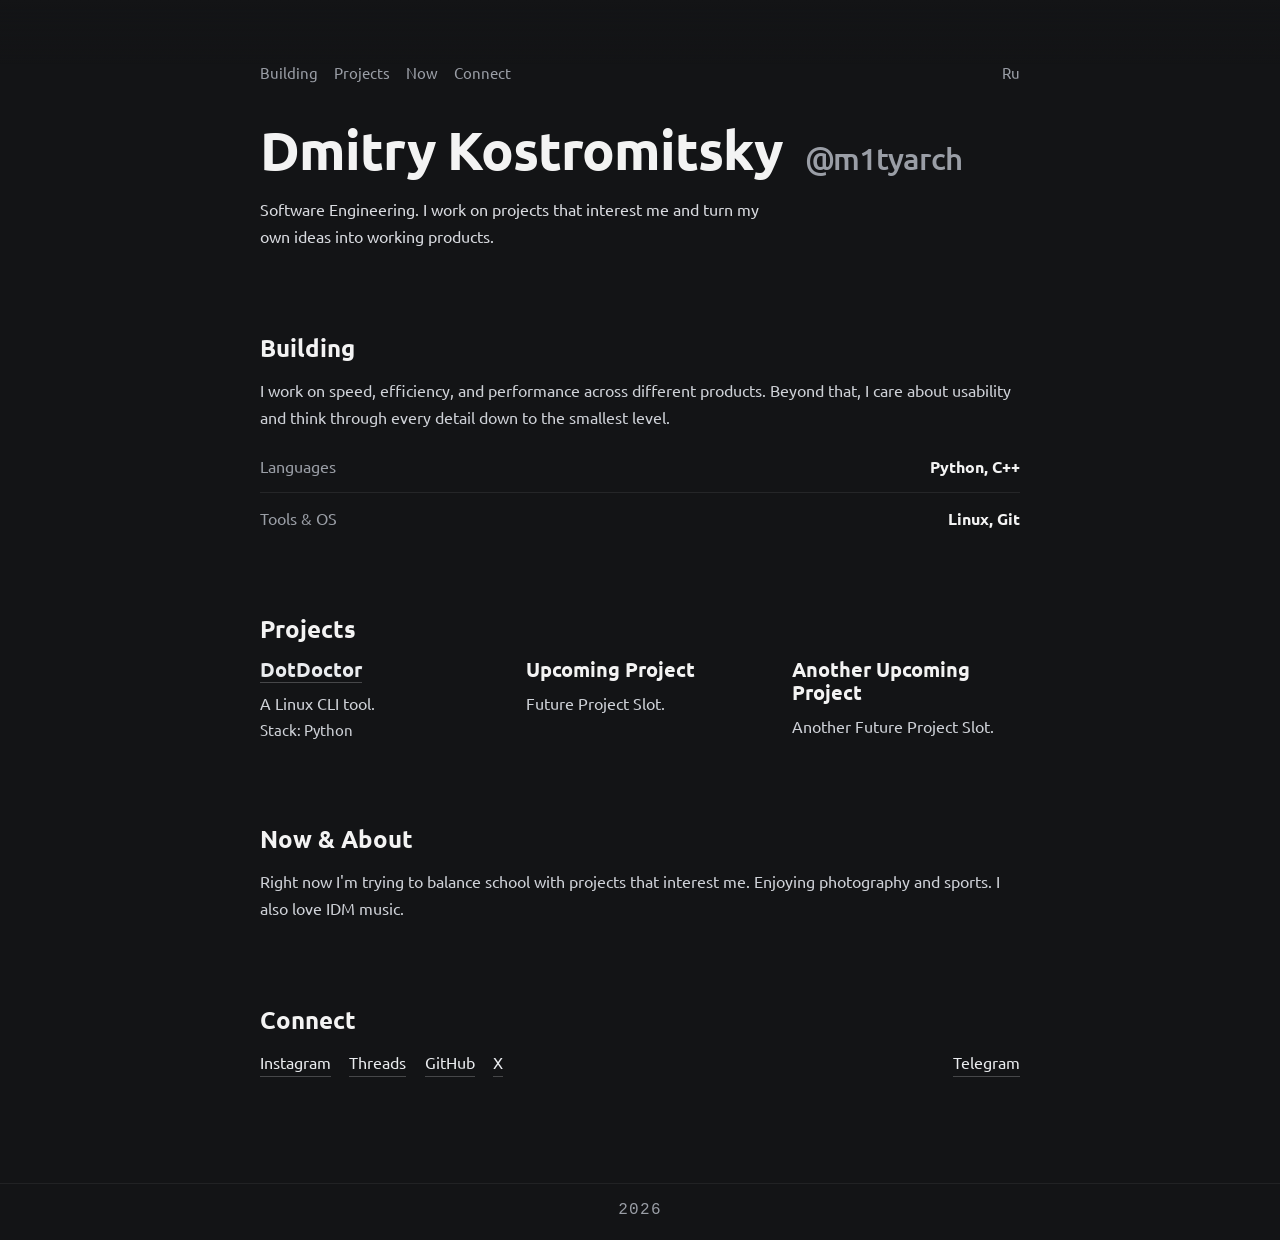
==== index.html @ 1341d6a7 "Add appearance animations, Russian localization, and layout bug fixes" ====
<!doctype html>
<html lang="en">
  <head>
    <meta name="theme-color" content="#131416" />
    <meta charset="UTF-8" />
    <meta name="viewport" content="width=device-width, initial-scale=1.0, viewport-fit=cover" />
    <title>Dmitry Kostromitsky - Portfolio</title>
    <meta
      name="description"
      content="Portfolio of Dmitry Kostromitsky"
    />
    <link rel="preconnect" href="https://fonts.googleapis.com" />
    <link rel="preconnect" href="https://fonts.gstatic.com" crossorigin />
    <link
      href="https://fonts.googleapis.com/css2?family=Ubuntu:wght@400;500;700&family=Ubuntu+Mono:wght@400;700&display=swap"
      rel="stylesheet"
    />
    <link rel="stylesheet" href="styles.css" />
  </head>
  <body>
    <main class="page">
      <div class="container">
        <header class="intro">
          <nav class="top-nav" aria-label="Section navigation">
            <a href="#building" data-i18n="nav_building">Building</a>
            <a href="#projects" data-i18n="nav_projects">Projects</a>
            <a href="#now" data-i18n="nav_now">Now</a>
            <a href="#connect" data-i18n="nav_connect">Connect</a>
            <button class="lang-toggle" id="langToggle" aria-label="Toggle language">Ru</button>
          </nav>

          <h1><span data-i18n="name">Dmitry Kostromitsky</span> <span class="handle">@m1tyarch</span></h1>
          <p class="lead" data-i18n="lead">
            Software Engineering. I work on projects that interest me and turn my own ideas into working products.
          </p>
        </header>

        <section class="section" id="building" aria-labelledby="building-title">
          <h2 id="building-title" data-i18n="building_title">Building</h2>
          <p data-i18n="building_desc">
            I work on speed, efficiency, and performance across different products. Beyond that, I care about usability and think through every detail down to the smallest level.
          </p>
          <ul class="meta-list" aria-label="Core stack">
            <li><span data-i18n="lang_label">Languages</span><strong>Python, C++</strong></li>
            <li><span data-i18n="tools_label">Tools &amp; OS</span><strong>Linux, Git</strong></li>
          </ul>
        </section>

        <section class="section" id="projects" aria-labelledby="projects-title">
          <h2 id="projects-title" data-i18n="projects_title">Projects</h2>

          <div class="projects-grid">
            <article class="project-item">
              <h3>
                <a
                  href="https://github.com/m1tyarch/DotDoctor"
                  target="_blank"
                  rel="noopener noreferrer"
                  aria-label="Open DotDoctor on GitHub"
                  >DotDoctor</a
                >
              </h3>
              <p data-i18n="project1_desc">A Linux CLI tool.</p>
              <p class="stack" data-i18n="project1_stack">Stack: Python</p>
            </article>

            <article class="project-item">
              <h3 data-i18n="project2_title">Upcoming Project</h3>
              <p data-i18n="project2_desc">Future Project Slot.</p>
            </article>

            <article class="project-item">
              <h3 data-i18n="project3_title">Another Upcoming Project</h3>
              <p data-i18n="project3_desc">Another Future Project Slot.</p>
            </article>
          </div>
        </section>

        <section class="section" id="now" aria-labelledby="now-title">
          <h2 id="now-title" data-i18n="now_title">Now & About</h2>
          <p data-i18n="now_desc">
            Right now I'm trying to balance school with projects that interest me. Enjoying photography and sports. I also love IDM music.
          </p>
        </section>

        <section class="section" id="connect" aria-labelledby="connect-title">
          <h2 id="connect-title" data-i18n="connect_title">Connect</h2>

          <div class="connect-links-row">
            <p class="connect-links">
              <a href="https://www.instagram.com/m1tyarch" target="_blank" rel="noopener noreferrer"
                >Instagram</a
              >
              <a
                href="https://www.threads.com/@m1tyarch?igshid=NTc4MTIwNjQ2YQ%3D%3D"
                target="_blank"
                rel="noopener noreferrer"
                >Threads</a
              >
              <a href="https://github.com/m1tyarch" target="_blank" rel="noopener noreferrer"
                >GitHub</a
              >
              <a href="https://x.com/m1tyarch" target="_blank" rel="noopener noreferrer"
                >X</a
              >
            </p>

            <a href="https://t.me/m1tyarch" target="_blank" rel="noopener noreferrer"
              >Telegram</a
            >
          </div>
        </section>
      </div>
    </main>

    <footer class="site-footer" aria-label="Footer year">
      <div class="site-footer-inner">2026</div>
    </footer>

    <script>
      const translations = {
        en: {
          nav_building: "Building",
          nav_projects: "Projects",
          nav_now: "Now",
          nav_connect: "Connect",
          name: "Dmitry Kostromitsky",
          lead: "Software Engineering. I work on projects that interest me and turn my own ideas into working products.",
          building_title: "Building",
          building_desc: "I work on speed, efficiency, and performance across different products. Beyond that, I care about usability and think through every detail down to the smallest level.",
          lang_label: "Languages",
          tools_label: "Tools & OS",
          projects_title: "Projects",
          project1_desc: "A Linux CLI tool.",
          project1_stack: "Stack: Python",
          project2_title: "Upcoming Project",
          project2_desc: "Future Project Slot.",
          project3_title: "Another Upcoming Project",
          project3_desc: "Another Future Project Slot.",
          now_title: "Now & About",
          now_desc: "Right now I'm trying to balance school with projects that interest me. Enjoying photography and sports. I also love IDM music.",
          connect_title: "Connect"
        },
        ru: {
          nav_building: "Разработка",
          nav_projects: "Проекты",
          nav_now: "Сейчас",
          nav_connect: "Контакты",
          name: "Дмитрий Костромицкий",
          lead: "Программная инженерия. Работаю над интересными мне проектами и превращаю собственные идеи в рабочие продукты.",
          building_title: "Разработка",
          building_desc: "Работаю над скоростью, эффективностью и производительностью в разных продуктах. Помимо этого, уделяю внимание удобству и прорабатываю каждую деталь до мелочей.",
          lang_label: "Языки",
          tools_label: "Инструменты и ОС",
          projects_title: "Проекты",
          project1_desc: "CLI-инструмент для Linux.",
          project1_stack: "Стек: Python",
          project2_title: "Будущий проект",
          project2_desc: "Слот для будущего проекта.",
          project3_title: "Ещё один будущий проект",
          project3_desc: "Ещё один слот для будущего проекта.",
          now_title: "Сейчас и о себе",
          now_desc: "Сейчас стараюсь совмещать учёбу с интересными мне проектами. Увлекаюсь фотографией и спортом. Люблю IDM-музыку.",
          connect_title: "Контакты"
        }
      };

      let currentLang = "en";
      const langToggle = document.getElementById("langToggle");

      function setLanguage(lang) {
        currentLang = lang;
        document.documentElement.lang = lang;
        langToggle.textContent = lang === "en" ? "Ru" : "Eng";

        document.querySelectorAll("[data-i18n]").forEach((element) => {
          const key = element.getAttribute("data-i18n");
          if (translations[lang][key]) {
            element.textContent = translations[lang][key];
          }
        });
      }

      langToggle.addEventListener("click", () => {
        setLanguage(currentLang === "en" ? "ru" : "en");
      });
    </script>
  </body>
</html>
---- styles.css ----
:root {
  --bg: #131416;
  --bg-rgb: 19, 20, 22;
  --bg-soft: #1a1b1f;
  --text-main: #f3f3f3;
  --text-muted: #9a9ea6;
  --rule: rgba(255, 255, 255, 0.14);
  --accent: #eaecef;
  --squircle-radius: 18px;
  --motion-duration: 0.2s;
  --motion-ease: cubic-bezier(0.22, 0.61, 0.36, 1);
  --container: 760px;
}

* {
  box-sizing: border-box;
}

html {
  scroll-behavior: smooth;
}

body {
  margin: 0;
  min-height: 100vh;
  background: var(--bg);
  color: var(--text-main);
  font-family: "Ubuntu", sans-serif;
  line-height: 1.7;
}

::selection {
  background: rgba(137, 143, 153, 0.45);
  color: var(--text-main);
}

::-moz-selection {
  background: rgba(137, 143, 153, 0.45);
  color: var(--text-main);
}

body::before {
  content: "";
  position: fixed;
  top: 0;
  left: 0;
  right: 0;
  height: 64px;
  pointer-events: none;
  z-index: 20;
  background: linear-gradient(
    to bottom,
    rgba(var(--bg-rgb), 1) 0%,
    rgba(var(--bg-rgb), 0.95) 18%,
    rgba(var(--bg-rgb), 0.78) 36%,
    rgba(var(--bg-rgb), 0) 100%
  );
}

/* --- Block Fade-in Animations --- */
@keyframes fadeInUp {
  0% {
    opacity: 0;
    transform: translateY(20px);
  }
  100% {
    opacity: 1;
    transform: translateY(0);
  }
}
/* --------------------------------- */

.container {
  width: min(92vw, var(--container));
  margin: 0 auto;
}

.page {
  padding: 52px 0 96px;
}

.top-nav {
  display: flex;
  flex-wrap: wrap;
  gap: 1rem;
  margin-bottom: 2.2rem;
}

.top-nav a {
  color: var(--text-muted);
  text-decoration: none;
  font-family: "Ubuntu", sans-serif;
  font-size: 0.92rem;
  transition: color var(--motion-duration) var(--motion-ease);
}

.top-nav a:hover {
  color: var(--text-main);
}

.lang-toggle {
  background: none;
  border: none;
  padding: 0;
  margin-left: auto;
  color: var(--text-muted);
  font-family: "Ubuntu", sans-serif;
  font-size: 0.92rem;
  cursor: pointer;
  transition: color var(--motion-duration) var(--motion-ease);
}

.lang-toggle:hover {
  color: var(--text-main);
}

.intro {
  padding: 8px 0 10px;
  opacity: 0;
  animation: fadeInUp 0.7s var(--motion-ease) forwards;
}

h1,
h2,
h3 {
  margin: 0;
  line-height: 1.12;
  font-family: "Ubuntu", sans-serif;
}

h1 {
  font-size: clamp(2rem, 7vw, 3.35rem);
  letter-spacing: -0.02em;
  margin-bottom: 1rem;
}

h1 .handle {
  color: var(--text-muted);
  font-size: 0.58em;
  font-weight: 500;
  margin-left: 0.32em;
}

.lead {
  margin: 0;
  max-width: 58ch;
  font-size: 1rem;
  color: #d9dbe0;
}

.section {
  padding: 40px 0 10px;
  margin-top: 34px;
  content-visibility: auto;
  contain-intrinsic-size: 1px 520px;
  opacity: 0;
  animation: fadeInUp 0.7s var(--motion-ease) forwards;
}

.section:nth-of-type(1) { animation-delay: 0.15s; }
.section:nth-of-type(2) { animation-delay: 0.3s; }
.section:nth-of-type(3) { animation-delay: 0.45s; }
.section:nth-of-type(4) { animation-delay: 0.6s; }

.section h2 {
  font-size: clamp(1.2rem, 2.6vw, 1.5rem);
  margin-bottom: 0.95rem;
}

.section p {
  margin: 0;
  color: #cfd2d8;
}

.meta-list {
  list-style: none;
  margin: 1.35rem 0 0;
  padding: 0;
  display: grid;
  gap: 0.75rem;
}

.meta-list li {
  display: flex;
  gap: 0.8rem;
  align-items: baseline;
  justify-content: space-between;
  border-bottom: 1px solid rgba(255, 255, 255, 0.08);
  padding-bottom: 0.72rem;
}

.meta-list li:last-child {
  border-bottom: 0;
  padding-bottom: 0;
}

.meta-list span {
  color: var(--text-muted);
}

.projects-grid {
  display: grid;
  grid-template-columns: repeat(3, minmax(0, 1fr));
  gap: 2.4rem;
  align-items: start;
}

.project-item h3 {
  font-size: clamp(1.05rem, 2.5vw, 1.28rem);
  margin-bottom: 0.55rem;
}

.project-item h3 a,
.connect-links-row > a,
.connect-links a,
.contact-primary {
  color: var(--accent);
  text-decoration: none;
  border-bottom: 1px solid rgba(255, 255, 255, 0.22);
  transition: color var(--motion-duration) var(--motion-ease),
    border-color var(--motion-duration) var(--motion-ease),
    transform var(--motion-duration) var(--motion-ease);
}

.project-item h3 a:hover,
.connect-links-row > a:hover,
.connect-links a:hover,
.contact-primary:hover {
  color: #ffffff;
  border-color: rgba(255, 255, 255, 0.5);
  transform: translateY(-1px);
}

.project-item h3 a:active,
.connect-links-row > a:active,
.connect-links a:active,
.contact-primary:active {
  transform: translateY(0) scale(0.985);
}

.project-item p {
  max-width: 30ch;
}

.stack {
  margin-top: 0.82rem;
  color: var(--text-muted);
  font-size: 0.95rem;
}

.project-item-empty {
  min-height: 7.4rem;
}

.connect-links-row {
  display: flex;
  align-items: center;
  justify-content: space-between;
  gap: 1rem;
  flex-wrap: wrap;
}

.connect-links {
  display: flex;
  flex-wrap: wrap;
  gap: 1rem 1.15rem;
  margin: 0;
}

a:focus-visible,
button:focus-visible {
  outline: 2px solid #dfe2e6;
  outline-offset: 2px;
}

.site-footer {
  width: 100%;
  border-top: 0.5px solid rgba(255, 255, 255, 0.06);
  padding: 0.82rem 1rem 1rem;
}

.site-footer-inner {
  text-align: center;
  color: var(--text-muted);
  font-family: "Ubuntu Mono", monospace;
  font-size: 1rem;
  letter-spacing: 0.08em;
}

@media (max-width: 760px) {
  .page {
    padding: calc(34px + env(safe-area-inset-top, 0px)) 0 72px;
  }

  .top-nav {
    margin-bottom: 1.6rem;
  }

  h1 .handle {
    display: block;
    margin: 0.3rem 0 0;
  }

  .section {
    padding-top: 30px;
    margin-top: 26px;
  }

  /* Настройки горизонтального скролла для проектов */
  .projects-grid {
    grid-template-columns: none;
    grid-auto-flow: column;
    grid-auto-columns: 80%;
    overflow-x: auto;
    gap: 1.4rem;
    padding-bottom: 1rem; /* Отступ снизу для комфортного свайпа */
    scroll-snap-type: x mandatory;
    scrollbar-width: none; /* Скрывает скроллбар в Firefox */
    -webkit-overflow-scrolling: touch; /* Плавный скролл на iOS */
  }

  .projects-grid::-webkit-scrollbar {
    display: none; /* Скрывает скроллбар в Chrome/Safari */
  }

  .project-item {
    scroll-snap-align: start; /* Карточка прилипает к левому краю при скролле */
  }

  .project-item p {
    max-width: none; /* Убирает ограничение ширины текста для мобильных карточек */
  }

  .connect-links-row {
    align-items: flex-start;
    flex-direction: column;
  }

  body::before {
    height: calc(85px + env(safe-area-inset-top, 0px));
    background: linear-gradient(
      to bottom,
      rgba(var(--bg-rgb), 1) 0%,
      rgba(var(--bg-rgb), 1) calc(45px + env(safe-area-inset-top, 0px)),
      rgba(var(--bg-rgb), 0) 100%
    );
  }
}

@media (prefers-reduced-data: reduce) {
  .page {
    background: var(--bg);
  }
}

@media (prefers-reduced-motion: reduce) {
  .top-nav a,
  .lang-toggle,
  .project-item h3 a,
  .connect-links-row > a,
  .connect-links a,
  .project-item a {
    transition: none;
  }
  
  .intro,
  .section {
    animation: none !important;
    opacity: 1 !important;
    transform: none !important;
  }
}
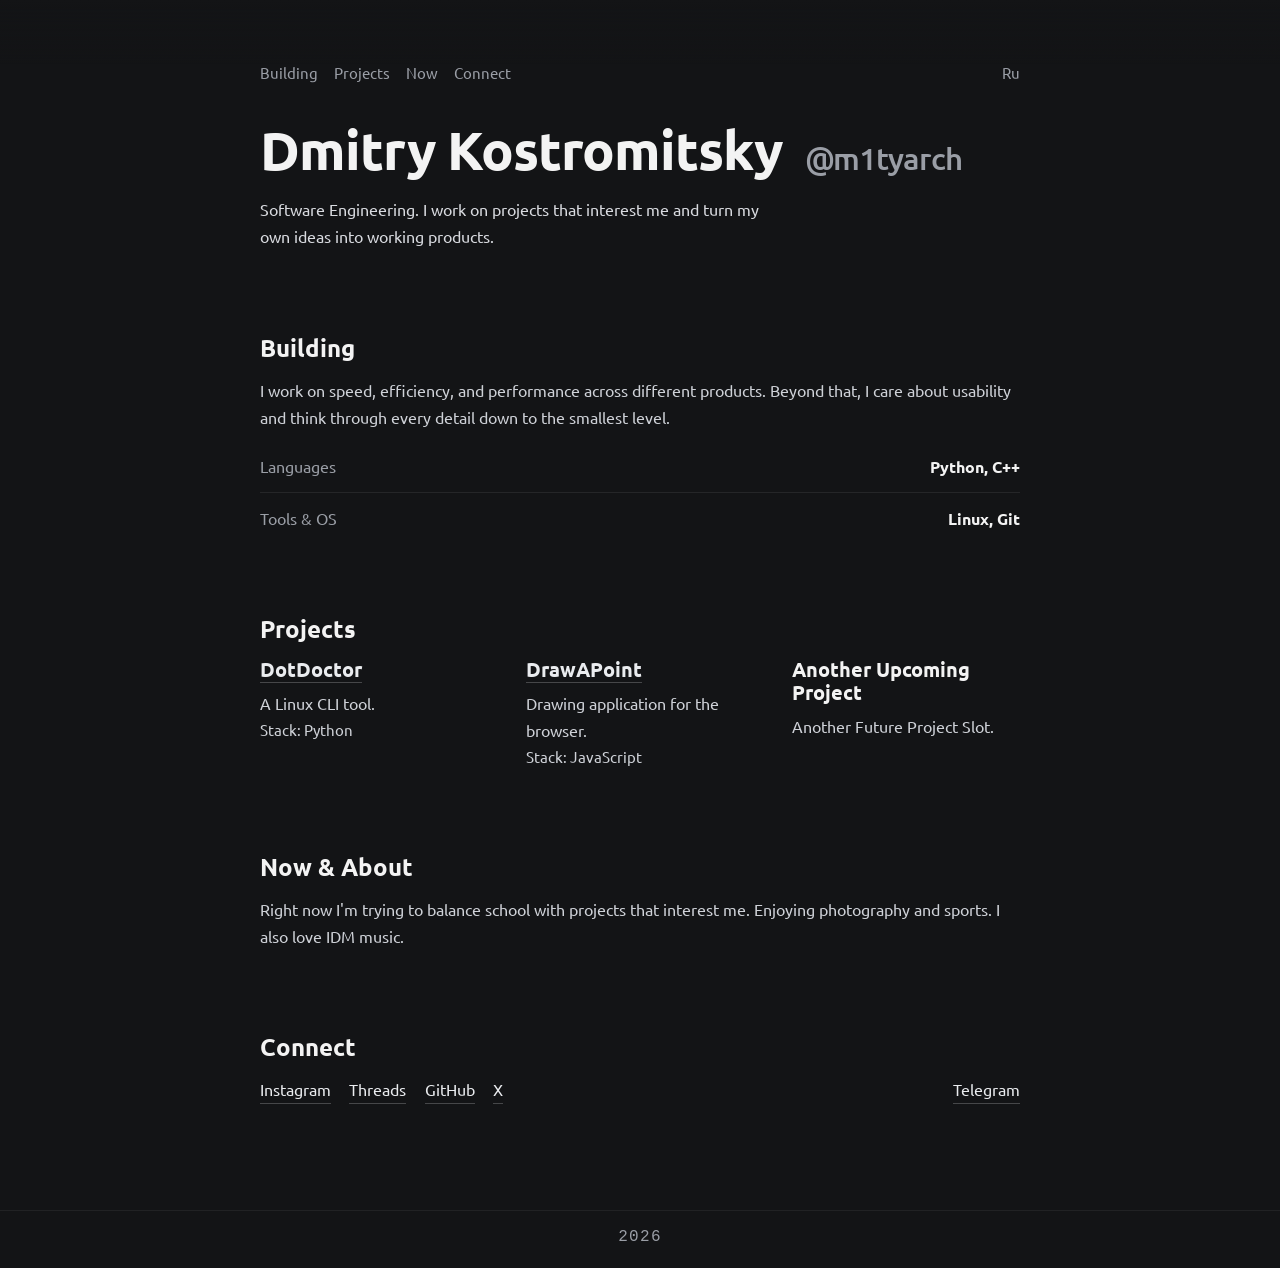
==== commit ce595e9a: "Add DrawAPoint to projects section" ====
--- a/index.html
+++ b/index.html
@@ -65,8 +65,17 @@
             </article>
 
             <article class="project-item">
-              <h3 data-i18n="project2_title">Upcoming Project</h3>
-              <p data-i18n="project2_desc">Future Project Slot.</p>
+              <h3>
+                <a
+                  href="https://github.com/m1tyarch/DrawAPoint"
+                  target="_blank"
+                  rel="noopener noreferrer"
+                  aria-label="Open DrawAPoint on GitHub"
+                  >DrawAPoint</a
+                >
+              </h3>
+              <p data-i18n="project2_desc">Drawing application for the browser.</p>
+              <p class="stack" data-i18n="project2_stack">Stack: JavaScript</p>
             </article>
 
             <article class="project-item">
@@ -133,8 +142,8 @@
           projects_title: "Projects",
           project1_desc: "A Linux CLI tool.",
           project1_stack: "Stack: Python",
-          project2_title: "Upcoming Project",
-          project2_desc: "Future Project Slot.",
+          project2_desc: "Drawing application for the browser.",
+          project2_stack: "Stack: JavaScript",
           project3_title: "Another Upcoming Project",
           project3_desc: "Another Future Project Slot.",
           now_title: "Now & About",
@@ -155,8 +164,8 @@
           projects_title: "Проекты",
           project1_desc: "CLI-инструмент для Linux.",
           project1_stack: "Стек: Python",
-          project2_title: "Будущий проект",
-          project2_desc: "Слот для будущего проекта.",
+          project2_desc: "Приложение для рисования в браузере.",
+          project2_stack: "Стек: JavaScript",
           project3_title: "Ещё один будущий проект",
           project3_desc: "Ещё один слот для будущего проекта.",
           now_title: "Сейчас и о себе",
--- a/styles.css
+++ b/styles.css
@@ -39,6 +39,7 @@
   color: var(--text-main);
 }
 
+/* Градиент для ПК */
 body::before {
   content: "";
   position: fixed;
@@ -63,11 +64,13 @@
     opacity: 0;
     transform: translateY(20px);
   }
+
   100% {
     opacity: 1;
     transform: translateY(0);
   }
 }
+
 /* --------------------------------- */
 
 .container {
@@ -157,10 +160,21 @@
   animation: fadeInUp 0.7s var(--motion-ease) forwards;
 }
 
-.section:nth-of-type(1) { animation-delay: 0.15s; }
-.section:nth-of-type(2) { animation-delay: 0.3s; }
-.section:nth-of-type(3) { animation-delay: 0.45s; }
-.section:nth-of-type(4) { animation-delay: 0.6s; }
+.section:nth-of-type(1) {
+  animation-delay: 0.15s;
+}
+
+.section:nth-of-type(2) {
+  animation-delay: 0.3s;
+}
+
+.section:nth-of-type(3) {
+  animation-delay: 0.45s;
+}
+
+.section:nth-of-type(4) {
+  animation-delay: 0.6s;
+}
 
 .section h2 {
   font-size: clamp(1.2rem, 2.6vw, 1.5rem);
@@ -217,7 +231,8 @@
   color: var(--accent);
   text-decoration: none;
   border-bottom: 1px solid rgba(255, 255, 255, 0.22);
-  transition: color var(--motion-duration) var(--motion-ease),
+  transition:
+    color var(--motion-duration) var(--motion-ease),
     border-color var(--motion-duration) var(--motion-ease),
     transform var(--motion-duration) var(--motion-ease);
 }
@@ -306,29 +321,35 @@
     margin-top: 26px;
   }
 
-  /* Настройки горизонтального скролла для проектов */
+  /* Горизонтальный скролл проектов для мобильных */
   .projects-grid {
-    grid-template-columns: none;
-    grid-auto-flow: column;
-    grid-auto-columns: 80%;
+    display: flex;
+    flex-direction: row;
     overflow-x: auto;
     gap: 1.4rem;
-    padding-bottom: 1rem; /* Отступ снизу для комфортного свайпа */
+    padding-bottom: 1rem;
     scroll-snap-type: x mandatory;
-    scrollbar-width: none; /* Скрывает скроллбар в Firefox */
-    -webkit-overflow-scrolling: touch; /* Плавный скролл на iOS */
+    scrollbar-width: none;
+    -webkit-overflow-scrolling: touch;
+  }
+
+  /* Невидимое пространство справа для правильного выравнивания 3-го проекта */
+  .projects-grid::after {
+    content: "";
+    flex: 0 0 20%;
   }
 
   .projects-grid::-webkit-scrollbar {
-    display: none; /* Скрывает скроллбар в Chrome/Safari */
+    display: none;
   }
 
   .project-item {
-    scroll-snap-align: start; /* Карточка прилипает к левому краю при скролле */
+    flex: 0 0 80%;
+    scroll-snap-align: start;
   }
 
   .project-item p {
-    max-width: none; /* Убирает ограничение ширины текста для мобильных карточек */
+    max-width: none;
   }
 
   .connect-links-row {
@@ -336,14 +357,9 @@
     flex-direction: column;
   }
 
+  /* Отключение верхнего градиента на мобильных */
   body::before {
-    height: calc(85px + env(safe-area-inset-top, 0px));
-    background: linear-gradient(
-      to bottom,
-      rgba(var(--bg-rgb), 1) 0%,
-      rgba(var(--bg-rgb), 1) calc(45px + env(safe-area-inset-top, 0px)),
-      rgba(var(--bg-rgb), 0) 100%
-    );
+    display: none;
   }
 }
 
@@ -362,7 +378,7 @@
   .project-item a {
     transition: none;
   }
-  
+
   .intro,
   .section {
     animation: none !important;
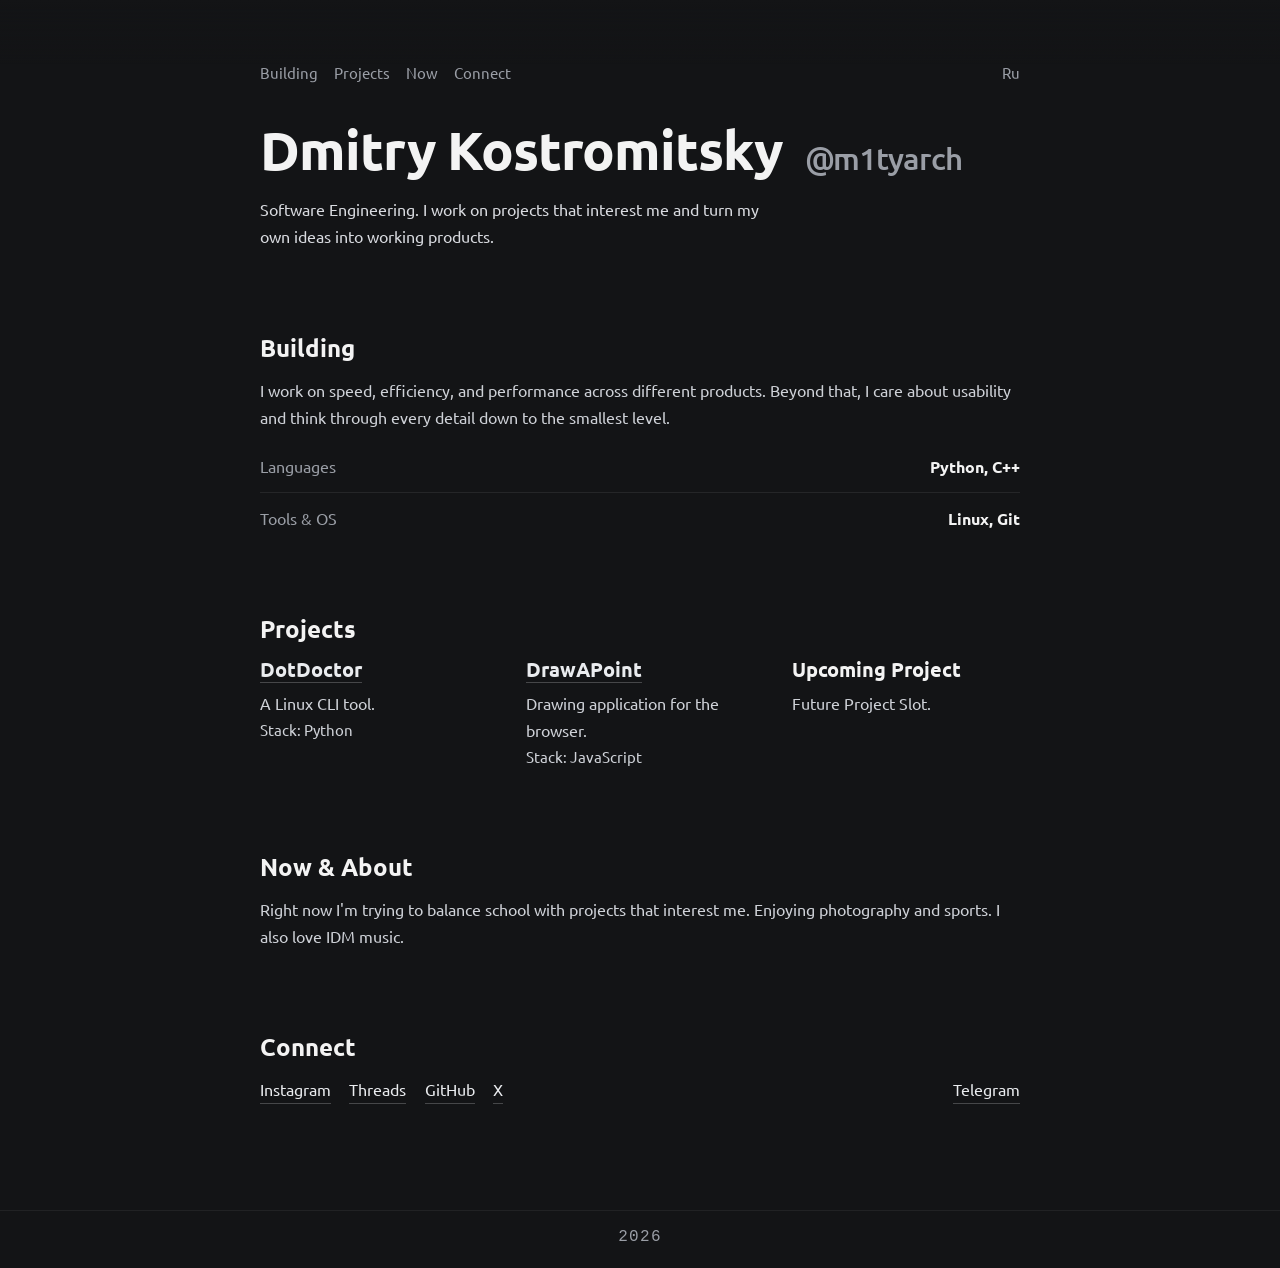
==== commit 4ae5acc1: "Rename upcoming project slot from Another Upcoming Project to Upcoming Project" ====
--- a/index.html
+++ b/index.html
@@ -79,8 +79,8 @@
             </article>
 
             <article class="project-item">
-              <h3 data-i18n="project3_title">Another Upcoming Project</h3>
-              <p data-i18n="project3_desc">Another Future Project Slot.</p>
+              <h3 data-i18n="project3_title">Upcoming Project</h3>
+              <p data-i18n="project3_desc">Future Project Slot.</p>
             </article>
           </div>
         </section>
@@ -144,8 +144,8 @@
           project1_stack: "Stack: Python",
           project2_desc: "Drawing application for the browser.",
           project2_stack: "Stack: JavaScript",
-          project3_title: "Another Upcoming Project",
-          project3_desc: "Another Future Project Slot.",
+          project3_title: "Upcoming Project",
+          project3_desc: "Future Project Slot.",
           now_title: "Now & About",
           now_desc: "Right now I'm trying to balance school with projects that interest me. Enjoying photography and sports. I also love IDM music.",
           connect_title: "Connect"
@@ -166,8 +166,8 @@
           project1_stack: "Стек: Python",
           project2_desc: "Приложение для рисования в браузере.",
           project2_stack: "Стек: JavaScript",
-          project3_title: "Ещё один будущий проект",
-          project3_desc: "Ещё один слот для будущего проекта.",
+          project3_title: "Будущий проект",
+          project3_desc: "Слот для будущего проекта.",
           now_title: "Сейчас и о себе",
           now_desc: "Сейчас стараюсь совмещать учёбу с интересными мне проектами. Увлекаюсь фотографией и спортом. Люблю IDM-музыку.",
           connect_title: "Контакты"
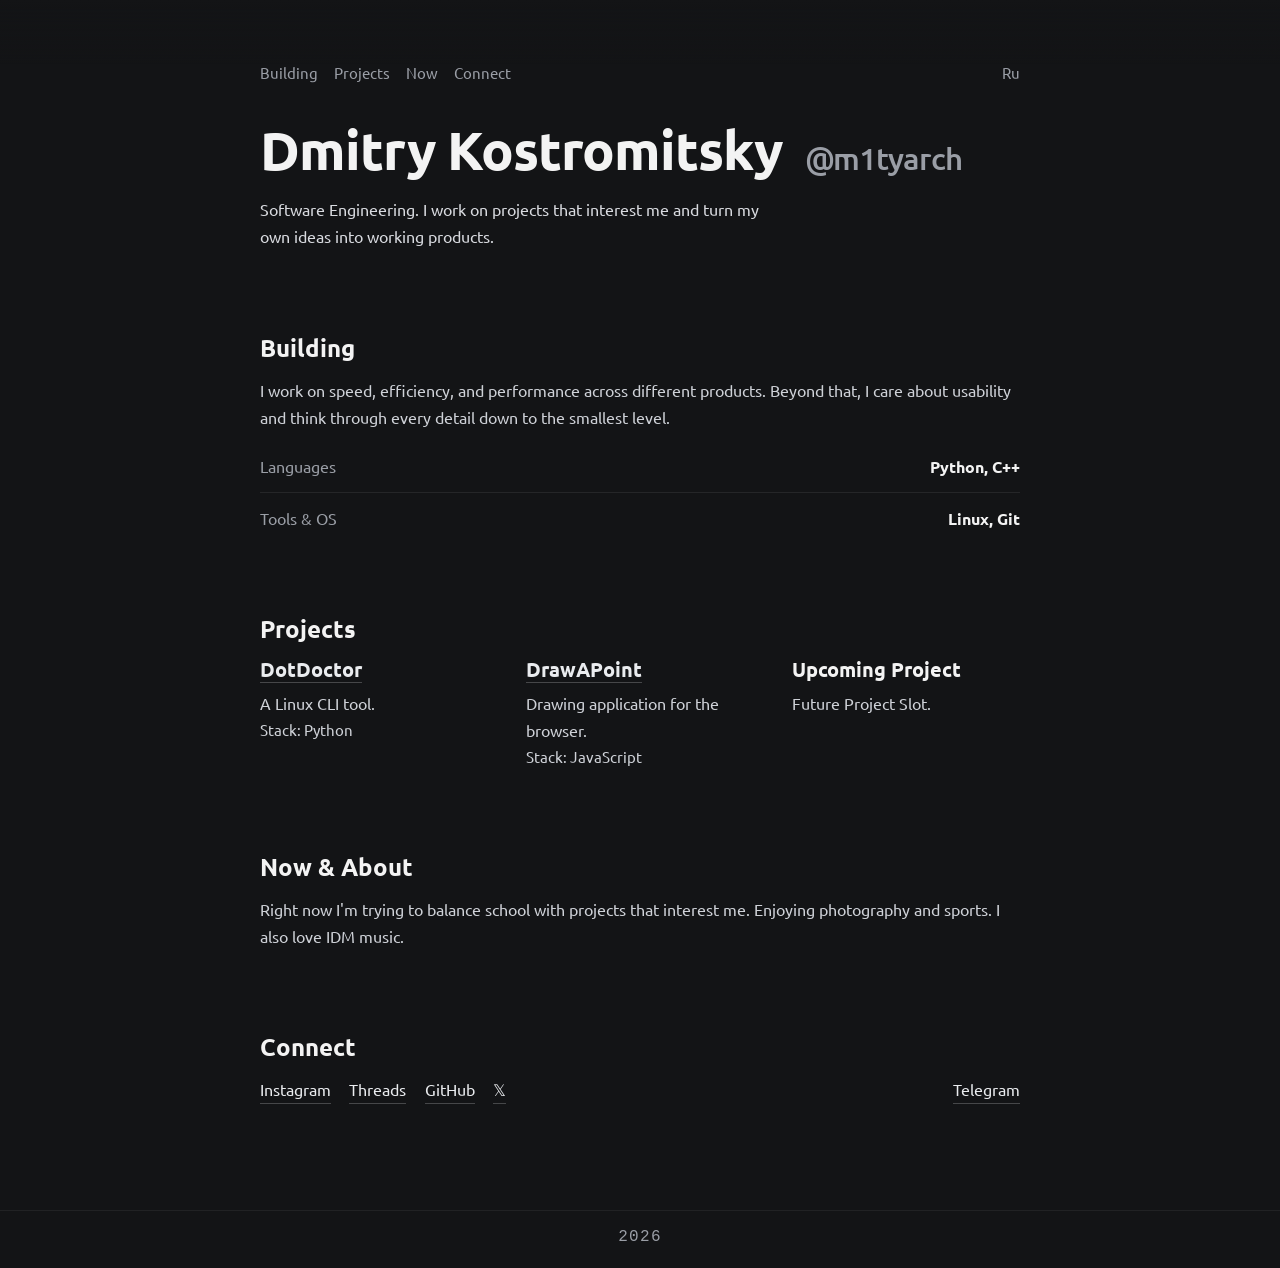
==== commit 44125d04: "Update X link icon to 𝕏" ====
--- a/index.html
+++ b/index.html
@@ -110,7 +110,7 @@
                 >GitHub</a
               >
               <a href="https://x.com/m1tyarch" target="_blank" rel="noopener noreferrer"
-                >X</a
+                >𝕏</a
               >
             </p>
 
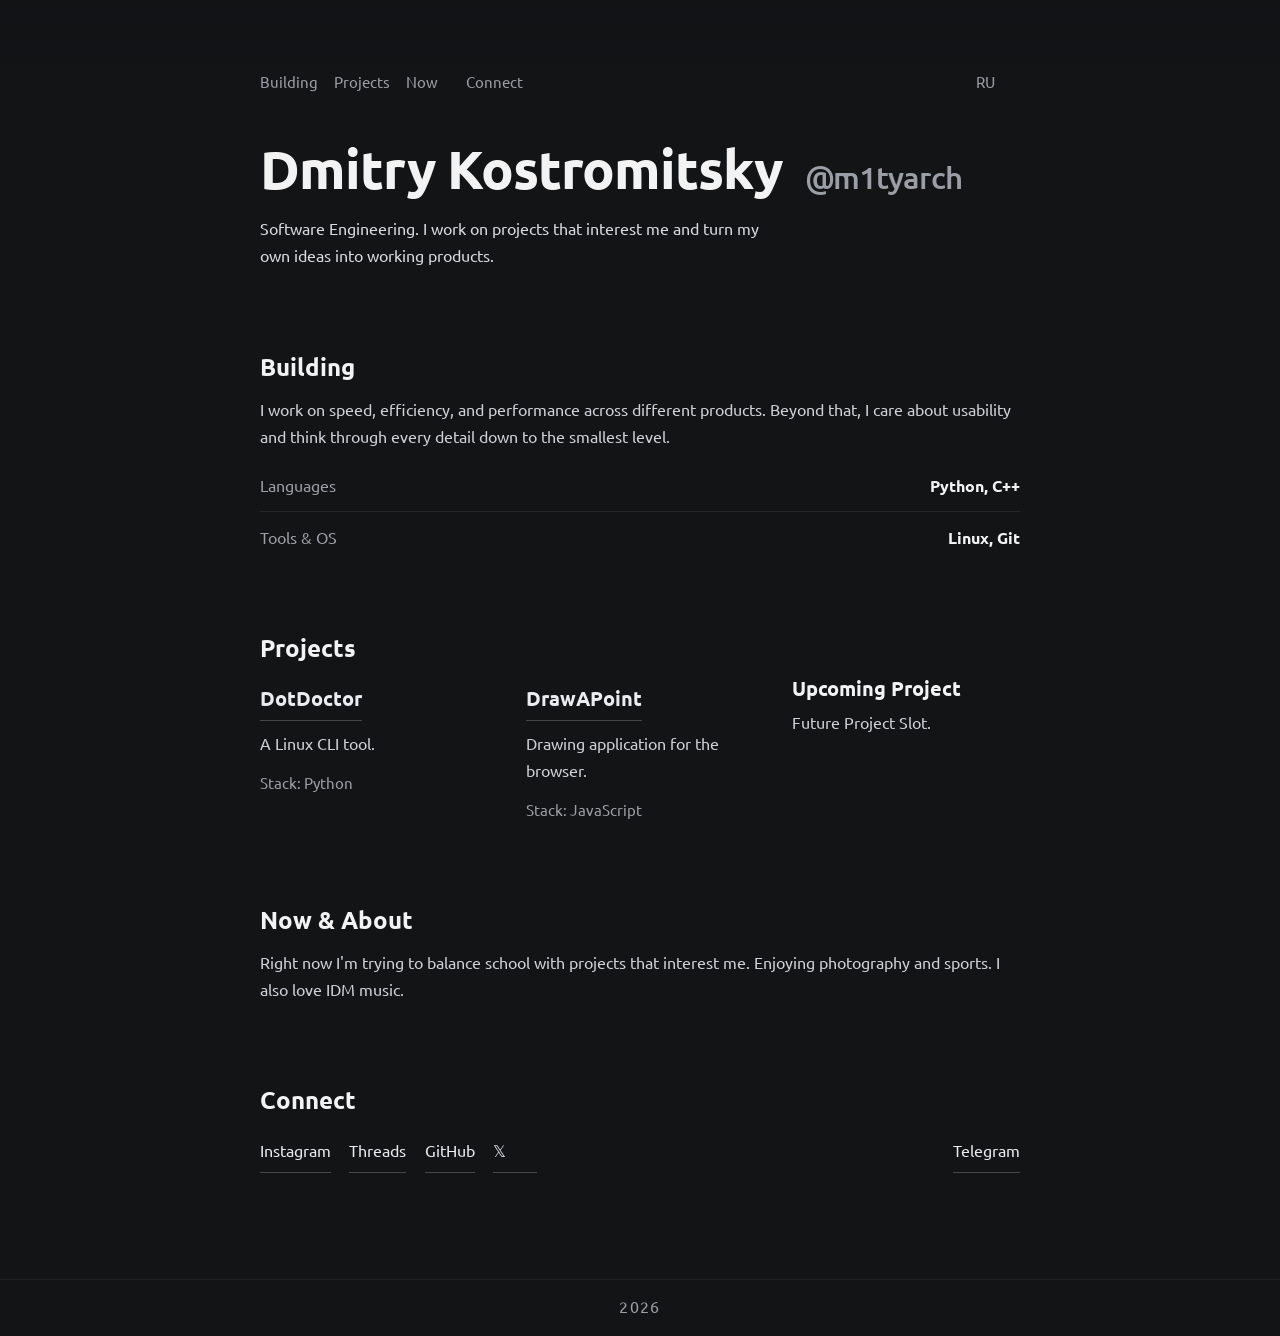
==== commit 2daea9e7: "Improve portfolio localization, accessibility, and page discovery" ====
--- a/index.html
+++ b/index.html
@@ -9,45 +9,70 @@
       name="description"
       content="Portfolio of Dmitry Kostromitsky"
     />
+    <link rel="canonical" href="https://m1tyarch.github.io/" />
+    <link rel="alternate" hreflang="en" href="https://m1tyarch.github.io/" />
+    <link rel="alternate" hreflang="ru" href="https://m1tyarch.github.io/ru/" />
+    <link rel="alternate" hreflang="x-default" href="https://m1tyarch.github.io/" />
+    <script type="application/ld+json">
+      {
+        "@context": "https://schema.org",
+        "@type": "Person",
+        "@id": "https://m1tyarch.github.io/#person",
+        "name": "Dmitry Kostromitsky",
+        "alternateName": [
+          "Дмитрий Костромицкий",
+          "m1tyarch"
+        ],
+        "url": "https://m1tyarch.github.io/",
+        "sameAs": [
+          "https://github.com/m1tyarch",
+          "https://www.instagram.com/m1tyarch",
+          "https://x.com/m1tyarch",
+          "https://t.me/m1tyarch"
+        ]
+      }
+    </script>
     <link rel="preconnect" href="https://fonts.googleapis.com" />
     <link rel="preconnect" href="https://fonts.gstatic.com" crossorigin />
     <link
-      href="https://fonts.googleapis.com/css2?family=Ubuntu:wght@400;500;700&family=Ubuntu+Mono:wght@400;700&display=swap"
+      href="https://fonts.googleapis.com/css2?family=Ubuntu:wght@400;500;700&amp;display=swap"
       rel="stylesheet"
     />
     <link rel="stylesheet" href="styles.css" />
+    <script src="language.js" defer></script>
   </head>
   <body>
     <main class="page">
       <div class="container">
         <header class="intro">
           <nav class="top-nav" aria-label="Section navigation">
-            <a href="#building" data-i18n="nav_building">Building</a>
-            <a href="#projects" data-i18n="nav_projects">Projects</a>
-            <a href="#now" data-i18n="nav_now">Now</a>
-            <a href="#connect" data-i18n="nav_connect">Connect</a>
-            <button class="lang-toggle" id="langToggle" aria-label="Toggle language">Ru</button>
+            <a href="#building">Building</a>
+            <a href="#projects">Projects</a>
+            <a href="#now">Now</a>
+            <a href="#connect">Connect</a>
+            <a class="lang-toggle" href="ru/" hreflang="ru" lang="ru"
+              aria-label="RU — переключить на русский" data-language-link>RU</a>
           </nav>
 
-          <h1><span data-i18n="name">Dmitry Kostromitsky</span> <span class="handle">@m1tyarch</span></h1>
-          <p class="lead" data-i18n="lead">
+          <h1><span>Dmitry Kostromitsky</span> <span class="handle">@m1tyarch</span></h1>
+          <p class="lead">
             Software Engineering. I work on projects that interest me and turn my own ideas into working products.
           </p>
         </header>
 
         <section class="section" id="building" aria-labelledby="building-title">
-          <h2 id="building-title" data-i18n="building_title">Building</h2>
-          <p data-i18n="building_desc">
+          <h2 id="building-title">Building</h2>
+          <p>
             I work on speed, efficiency, and performance across different products. Beyond that, I care about usability and think through every detail down to the smallest level.
           </p>
           <ul class="meta-list" aria-label="Core stack">
-            <li><span data-i18n="lang_label">Languages</span><strong>Python, C++</strong></li>
-            <li><span data-i18n="tools_label">Tools &amp; OS</span><strong>Linux, Git</strong></li>
+            <li><span>Languages</span><strong>Python, C++</strong></li>
+            <li><span>Tools &amp; OS</span><strong>Linux, Git</strong></li>
           </ul>
         </section>
 
         <section class="section" id="projects" aria-labelledby="projects-title">
-          <h2 id="projects-title" data-i18n="projects_title">Projects</h2>
+          <h2 id="projects-title">Projects</h2>
 
           <div class="projects-grid">
             <article class="project-item">
@@ -60,8 +85,8 @@
                   >DotDoctor</a
                 >
               </h3>
-              <p data-i18n="project1_desc">A Linux CLI tool.</p>
-              <p class="stack" data-i18n="project1_stack">Stack: Python</p>
+              <p>A Linux CLI tool.</p>
+              <p class="stack">Stack: Python</p>
             </article>
 
             <article class="project-item">
@@ -74,26 +99,26 @@
                   >DrawAPoint</a
                 >
               </h3>
-              <p data-i18n="project2_desc">Drawing application for the browser.</p>
-              <p class="stack" data-i18n="project2_stack">Stack: JavaScript</p>
+              <p>Drawing application for the browser.</p>
+              <p class="stack">Stack: JavaScript</p>
             </article>
 
             <article class="project-item">
-              <h3 data-i18n="project3_title">Upcoming Project</h3>
-              <p data-i18n="project3_desc">Future Project Slot.</p>
+              <h3>Upcoming Project</h3>
+              <p>Future Project Slot.</p>
             </article>
           </div>
         </section>
 
         <section class="section" id="now" aria-labelledby="now-title">
-          <h2 id="now-title" data-i18n="now_title">Now & About</h2>
-          <p data-i18n="now_desc">
+          <h2 id="now-title">Now & About</h2>
+          <p>
             Right now I'm trying to balance school with projects that interest me. Enjoying photography and sports. I also love IDM music.
           </p>
         </section>
 
         <section class="section" id="connect" aria-labelledby="connect-title">
-          <h2 id="connect-title" data-i18n="connect_title">Connect</h2>
+          <h2 id="connect-title">Connect</h2>
 
           <div class="connect-links-row">
             <p class="connect-links">
@@ -109,7 +134,7 @@
               <a href="https://github.com/m1tyarch" target="_blank" rel="noopener noreferrer"
                 >GitHub</a
               >
-              <a href="https://x.com/m1tyarch" target="_blank" rel="noopener noreferrer"
+              <a href="https://x.com/m1tyarch" target="_blank" rel="noopener noreferrer" aria-label="X (Twitter)"
                 >𝕏</a
               >
             </p>
@@ -122,77 +147,8 @@
       </div>
     </main>
 
-    <footer class="site-footer" aria-label="Footer year">
+    <footer class="site-footer">
       <div class="site-footer-inner">2026</div>
     </footer>
-
-    <script>
-      const translations = {
-        en: {
-          nav_building: "Building",
-          nav_projects: "Projects",
-          nav_now: "Now",
-          nav_connect: "Connect",
-          name: "Dmitry Kostromitsky",
-          lead: "Software Engineering. I work on projects that interest me and turn my own ideas into working products.",
-          building_title: "Building",
-          building_desc: "I work on speed, efficiency, and performance across different products. Beyond that, I care about usability and think through every detail down to the smallest level.",
-          lang_label: "Languages",
-          tools_label: "Tools & OS",
-          projects_title: "Projects",
-          project1_desc: "A Linux CLI tool.",
-          project1_stack: "Stack: Python",
-          project2_desc: "Drawing application for the browser.",
-          project2_stack: "Stack: JavaScript",
-          project3_title: "Upcoming Project",
-          project3_desc: "Future Project Slot.",
-          now_title: "Now & About",
-          now_desc: "Right now I'm trying to balance school with projects that interest me. Enjoying photography and sports. I also love IDM music.",
-          connect_title: "Connect"
-        },
-        ru: {
-          nav_building: "Разработка",
-          nav_projects: "Проекты",
-          nav_now: "Сейчас",
-          nav_connect: "Контакты",
-          name: "Дмитрий Костромицкий",
-          lead: "Программная инженерия. Работаю над интересными мне проектами и превращаю собственные идеи в рабочие продукты.",
-          building_title: "Разработка",
-          building_desc: "Работаю над скоростью, эффективностью и производительностью в разных продуктах. Помимо этого, уделяю внимание удобству и прорабатываю каждую деталь до мелочей.",
-          lang_label: "Языки",
-          tools_label: "Инструменты и ОС",
-          projects_title: "Проекты",
-          project1_desc: "CLI-инструмент для Linux.",
-          project1_stack: "Стек: Python",
-          project2_desc: "Приложение для рисования в браузере.",
-          project2_stack: "Стек: JavaScript",
-          project3_title: "Будущий проект",
-          project3_desc: "Слот для будущего проекта.",
-          now_title: "Сейчас и о себе",
-          now_desc: "Сейчас стараюсь совмещать учёбу с интересными мне проектами. Увлекаюсь фотографией и спортом. Люблю IDM-музыку.",
-          connect_title: "Контакты"
-        }
-      };
-
-      let currentLang = "en";
-      const langToggle = document.getElementById("langToggle");
-
-      function setLanguage(lang) {
-        currentLang = lang;
-        document.documentElement.lang = lang;
-        langToggle.textContent = lang === "en" ? "Ru" : "Eng";
-
-        document.querySelectorAll("[data-i18n]").forEach((element) => {
-          const key = element.getAttribute("data-i18n");
-          if (translations[lang][key]) {
-            element.textContent = translations[lang][key];
-          }
-        });
-      }
-
-      langToggle.addEventListener("click", () => {
-        setLanguage(currentLang === "en" ? "ru" : "en");
-      });
-    </script>
   </body>
-</html>+</html>
--- a/styles.css
+++ b/styles.css
@@ -1,12 +1,9 @@
 :root {
   --bg: #131416;
   --bg-rgb: 19, 20, 22;
-  --bg-soft: #1a1b1f;
   --text-main: #f3f3f3;
   --text-muted: #9a9ea6;
-  --rule: rgba(255, 255, 255, 0.14);
   --accent: #eaecef;
-  --squircle-radius: 18px;
   --motion-duration: 0.2s;
   --motion-ease: cubic-bezier(0.22, 0.61, 0.36, 1);
   --container: 760px;
@@ -89,6 +86,17 @@
   margin-bottom: 2.2rem;
 }
 
+.top-nav a,
+.project-item h3 a,
+.connect-links a,
+.connect-links-row > a,
+.error-links a {
+  display: inline-flex;
+  align-items: center;
+  min-inline-size: 44px;
+  min-block-size: 44px;
+}
+
 .top-nav a {
   color: var(--text-muted);
   text-decoration: none;
@@ -102,19 +110,7 @@
 }
 
 .lang-toggle {
-  background: none;
-  border: none;
-  padding: 0;
   margin-left: auto;
-  color: var(--text-muted);
-  font-family: "Ubuntu", sans-serif;
-  font-size: 0.92rem;
-  cursor: pointer;
-  transition: color var(--motion-duration) var(--motion-ease);
-}
-
-.lang-toggle:hover {
-  color: var(--text-main);
 }
 
 .intro {
@@ -227,7 +223,7 @@
 .project-item h3 a,
 .connect-links-row > a,
 .connect-links a,
-.contact-primary {
+.error-links a {
   color: var(--accent);
   text-decoration: none;
   border-bottom: 1px solid rgba(255, 255, 255, 0.22);
@@ -240,7 +236,7 @@
 .project-item h3 a:hover,
 .connect-links-row > a:hover,
 .connect-links a:hover,
-.contact-primary:hover {
+.error-links a:hover {
   color: #ffffff;
   border-color: rgba(255, 255, 255, 0.5);
   transform: translateY(-1px);
@@ -249,7 +245,7 @@
 .project-item h3 a:active,
 .connect-links-row > a:active,
 .connect-links a:active,
-.contact-primary:active {
+.error-links a:active {
   transform: translateY(0) scale(0.985);
 }
 
@@ -257,14 +253,10 @@
   max-width: 30ch;
 }
 
-.stack {
+.project-item .stack {
   margin-top: 0.82rem;
   color: var(--text-muted);
   font-size: 0.95rem;
-}
-
-.project-item-empty {
-  min-height: 7.4rem;
 }
 
 .connect-links-row {
@@ -282,8 +274,14 @@
   margin: 0;
 }
 
-a:focus-visible,
-button:focus-visible {
+.error-links {
+  display: flex;
+  flex-wrap: wrap;
+  gap: 1rem;
+  margin-top: 1.5rem;
+}
+
+a:focus-visible {
   outline: 2px solid #dfe2e6;
   outline-offset: 2px;
 }
@@ -297,7 +295,6 @@
 .site-footer-inner {
   text-align: center;
   color: var(--text-muted);
-  font-family: "Ubuntu Mono", monospace;
   font-size: 1rem;
   letter-spacing: 0.08em;
 }
@@ -363,20 +360,28 @@
   }
 }
 
-@media (prefers-reduced-data: reduce) {
-  .page {
-    background: var(--bg);
-  }
-}
-
 @media (prefers-reduced-motion: reduce) {
+  html {
+    scroll-behavior: auto;
+  }
+
   .top-nav a,
-  .lang-toggle,
   .project-item h3 a,
   .connect-links-row > a,
   .connect-links a,
-  .project-item a {
+  .error-links a {
     transition: none;
+  }
+
+  .project-item h3 a:hover,
+  .project-item h3 a:active,
+  .connect-links-row > a:hover,
+  .connect-links-row > a:active,
+  .connect-links a:hover,
+  .connect-links a:active,
+  .error-links a:hover,
+  .error-links a:active {
+    transform: none;
   }
 
   .intro,
@@ -385,4 +390,4 @@
     opacity: 1 !important;
     transform: none !important;
   }
-}+}
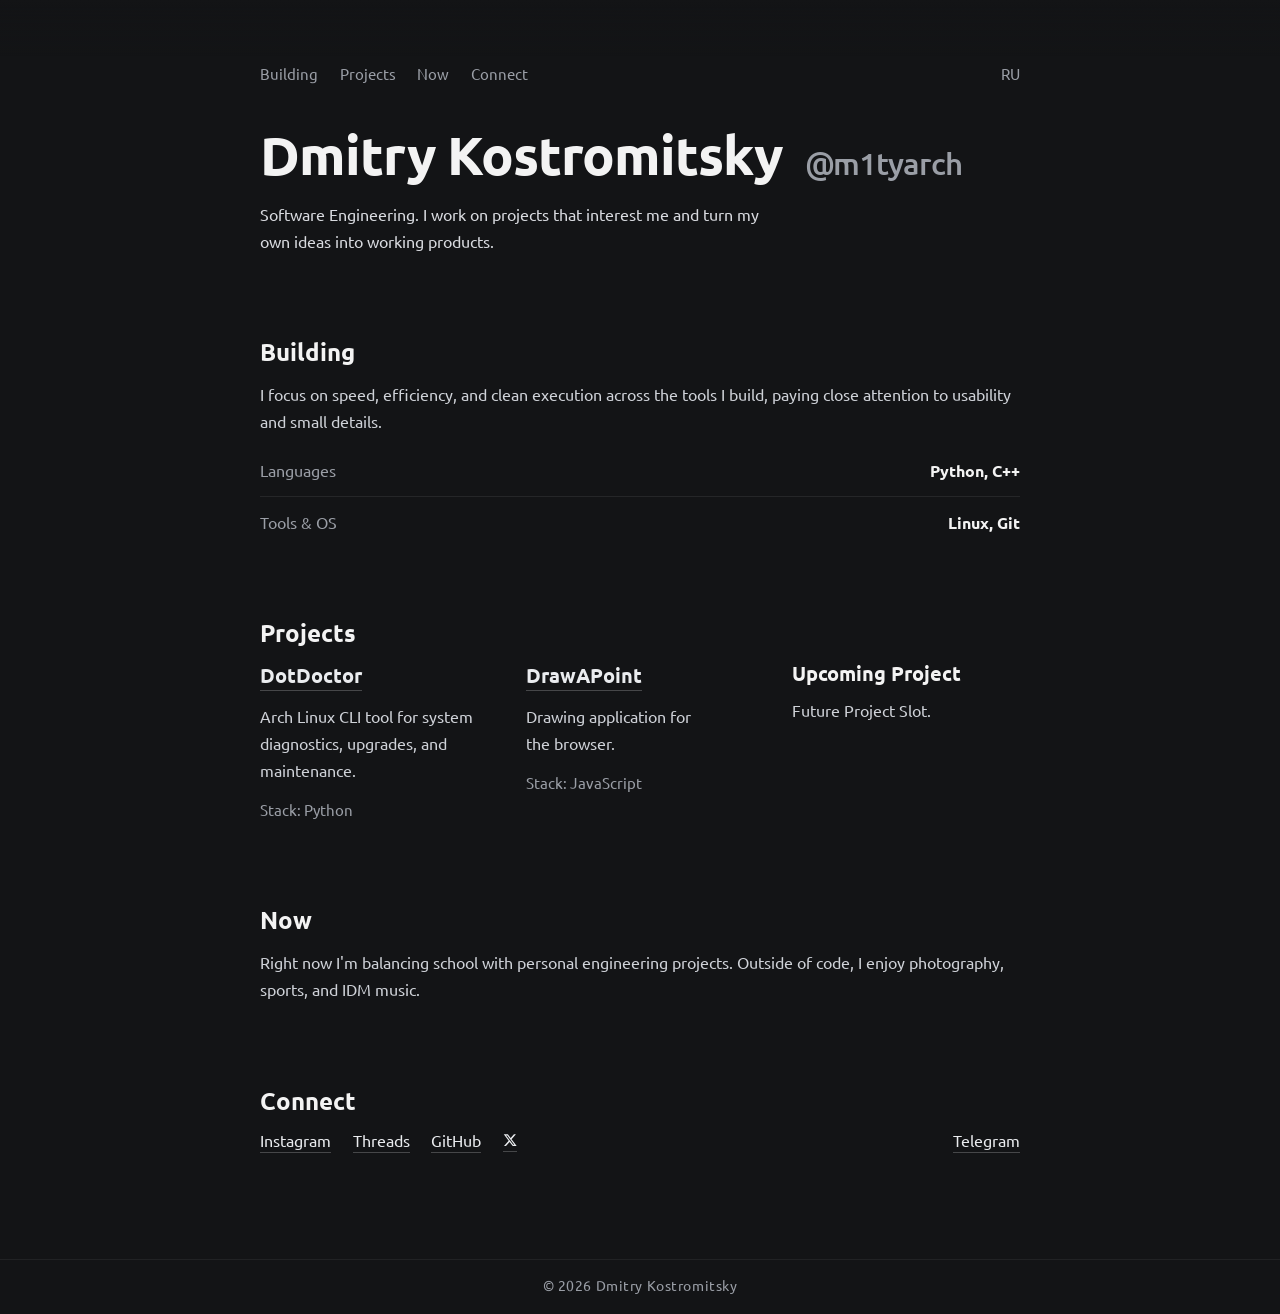
==== commit 79a77614: "Polish layout alignment, typography, accessibility, and metadata" ====
--- a/index.html
+++ b/index.html
@@ -7,7 +7,23 @@
     <title>Dmitry Kostromitsky - Portfolio</title>
     <meta
       name="description"
-      content="Portfolio of Dmitry Kostromitsky"
+      content="Dmitry Kostromitsky (@m1tyarch) — software engineer building tools with Python, C++, and Linux."
+    />
+    <meta property="og:type" content="website" />
+    <meta property="og:site_name" content="Dmitry Kostromitsky" />
+    <meta property="og:title" content="Dmitry Kostromitsky — Portfolio" />
+    <meta
+      property="og:description"
+      content="Software engineering portfolio of Dmitry Kostromitsky (@m1tyarch): Python, C++, Linux tools and personal projects."
+    />
+    <meta property="og:url" content="https://m1tyarch.github.io/" />
+    <meta property="og:locale" content="en_US" />
+    <meta property="og:locale:alternate" content="ru_RU" />
+    <meta name="twitter:card" content="summary" />
+    <meta name="twitter:title" content="Dmitry Kostromitsky — Portfolio" />
+    <meta
+      name="twitter:description"
+      content="Software engineering portfolio of Dmitry Kostromitsky (@m1tyarch): Python, C++, Linux tools and personal projects."
     />
     <link rel="canonical" href="https://m1tyarch.github.io/" />
     <link rel="alternate" hreflang="en" href="https://m1tyarch.github.io/" />
@@ -27,6 +43,7 @@
         "sameAs": [
           "https://github.com/m1tyarch",
           "https://www.instagram.com/m1tyarch",
+          "https://www.threads.com/@m1tyarch",
           "https://x.com/m1tyarch",
           "https://t.me/m1tyarch"
         ]
@@ -63,7 +80,7 @@
         <section class="section" id="building" aria-labelledby="building-title">
           <h2 id="building-title">Building</h2>
           <p>
-            I work on speed, efficiency, and performance across different products. Beyond that, I care about usability and think through every detail down to the smallest level.
+            I focus on speed, efficiency, and clean execution across the tools I build, paying close attention to usability and small details.
           </p>
           <ul class="meta-list" aria-label="Core stack">
             <li><span>Languages</span><strong>Python, C++</strong></li>
@@ -85,7 +102,7 @@
                   >DotDoctor</a
                 >
               </h3>
-              <p>A Linux CLI tool.</p>
+              <p>Arch Linux CLI tool for system diagnostics, upgrades, and maintenance.</p>
               <p class="stack">Stack: Python</p>
             </article>
 
@@ -111,9 +128,9 @@
         </section>
 
         <section class="section" id="now" aria-labelledby="now-title">
-          <h2 id="now-title">Now & About</h2>
+          <h2 id="now-title">Now</h2>
           <p>
-            Right now I'm trying to balance school with projects that interest me. Enjoying photography and sports. I also love IDM music.
+            Right now I'm balancing school with personal engineering projects. Outside of code, I enjoy photography, sports, and IDM music.
           </p>
         </section>
 
@@ -126,7 +143,7 @@
                 >Instagram</a
               >
               <a
-                href="https://www.threads.com/@m1tyarch?igshid=NTc4MTIwNjQ2YQ%3D%3D"
+                href="https://www.threads.com/@m1tyarch"
                 target="_blank"
                 rel="noopener noreferrer"
                 >Threads</a
@@ -134,9 +151,17 @@
               <a href="https://github.com/m1tyarch" target="_blank" rel="noopener noreferrer"
                 >GitHub</a
               >
-              <a href="https://x.com/m1tyarch" target="_blank" rel="noopener noreferrer" aria-label="X (Twitter)"
-                >𝕏</a
-              >
+              <a
+                class="social-icon-link"
+                href="https://x.com/m1tyarch"
+                target="_blank"
+                rel="noopener noreferrer"
+                aria-label="X (Twitter)"
+                ><svg class="x-icon" viewBox="0 0 24 24" fill="currentColor" aria-hidden="true">
+                  <path
+                    d="M18.244 2.25h3.308l-7.227 8.26 8.502 11.24H16.17l-5.214-6.817L4.99 21.75H1.68l7.73-8.835L1.254 2.25H8.08l4.713 6.231zm-1.161 17.52h1.833L7.084 4.126H5.117z"
+                  /></svg
+              ></a>
             </p>
 
             <a href="https://t.me/m1tyarch" target="_blank" rel="noopener noreferrer"
@@ -148,7 +173,7 @@
     </main>
 
     <footer class="site-footer">
-      <div class="site-footer-inner">2026</div>
+      <div class="site-footer-inner">© 2026 Dmitry Kostromitsky</div>
     </footer>
   </body>
 </html>
--- a/styles.css
+++ b/styles.css
@@ -15,14 +15,24 @@
 
 html {
   scroll-behavior: smooth;
+  -webkit-font-smoothing: antialiased;
+  -moz-osx-font-smoothing: grayscale;
+  text-rendering: optimizeLegibility;
+}
+
+html[data-lang-pending] body {
+  visibility: hidden;
 }
 
 body {
   margin: 0;
+  display: flex;
+  flex-direction: column;
   min-height: 100vh;
+  min-height: 100dvh;
   background: var(--bg);
   color: var(--text-main);
-  font-family: "Ubuntu", sans-serif;
+  font-family: "Ubuntu", system-ui, -apple-system, BlinkMacSystemFont, "Segoe UI", sans-serif;
   line-height: 1.7;
 }
 
@@ -36,14 +46,14 @@
   color: var(--text-main);
 }
 
-/* Градиент для ПК */
+/* Top scroll fade for desktop */
 body::before {
   content: "";
   position: fixed;
   top: 0;
   left: 0;
   right: 0;
-  height: 64px;
+  height: 56px;
   pointer-events: none;
   z-index: 20;
   background: linear-gradient(
@@ -76,14 +86,16 @@
 }
 
 .page {
-  padding: 52px 0 96px;
+  flex: 1;
+  padding: 64px 0 96px;
 }
 
 .top-nav {
   display: flex;
   flex-wrap: wrap;
-  gap: 1rem;
-  margin-bottom: 2.2rem;
+  align-items: center;
+  gap: 0.75rem 1.35rem;
+  margin-bottom: 2.6rem;
 }
 
 .top-nav a,
@@ -91,17 +103,34 @@
 .connect-links a,
 .connect-links-row > a,
 .error-links a {
+  position: relative;
   display: inline-flex;
   align-items: center;
+}
+
+/* Extend touch target to 44x44px without shifting visual alignment */
+.top-nav a::after,
+.project-item h3 a::after,
+.connect-links a::after,
+.connect-links-row > a::after,
+.error-links a::after {
+  content: "";
+  position: absolute;
+  left: 50%;
+  top: 50%;
+  transform: translate(-50%, -50%);
   min-inline-size: 44px;
   min-block-size: 44px;
+  inline-size: 100%;
+  block-size: 100%;
 }
 
 .top-nav a {
   color: var(--text-muted);
   text-decoration: none;
-  font-family: "Ubuntu", sans-serif;
+  font-family: inherit;
   font-size: 0.92rem;
+  line-height: 1.3;
   transition: color var(--motion-duration) var(--motion-ease);
 }
 
@@ -110,11 +139,11 @@
 }
 
 .lang-toggle {
-  margin-left: auto;
+  margin-inline-start: auto;
 }
 
 .intro {
-  padding: 8px 0 10px;
+  padding: 0 0 10px;
   opacity: 0;
   animation: fadeInUp 0.7s var(--motion-ease) forwards;
 }
@@ -124,7 +153,12 @@
 h3 {
   margin: 0;
   line-height: 1.12;
-  font-family: "Ubuntu", sans-serif;
+  font-family: inherit;
+  text-wrap: balance;
+}
+
+p {
+  text-wrap: pretty;
 }
 
 h1 {
@@ -137,7 +171,7 @@
   color: var(--text-muted);
   font-size: 0.58em;
   font-weight: 500;
-  margin-left: 0.32em;
+  margin-inline-start: 0.32em;
 }
 
 .lead {
@@ -150,8 +184,7 @@
 .section {
   padding: 40px 0 10px;
   margin-top: 34px;
-  content-visibility: auto;
-  contain-intrinsic-size: 1px 520px;
+  scroll-margin-top: 64px;
   opacity: 0;
   animation: fadeInUp 0.7s var(--motion-ease) forwards;
 }
@@ -170,6 +203,10 @@
 
 .section:nth-of-type(4) {
   animation-delay: 0.6s;
+}
+
+.section:nth-of-type(n + 5) {
+  animation-delay: 0.75s;
 }
 
 .section h2 {
@@ -192,7 +229,8 @@
 
 .meta-list li {
   display: flex;
-  gap: 0.8rem;
+  flex-wrap: wrap;
+  gap: 0.35rem 0.8rem;
   align-items: baseline;
   justify-content: space-between;
   border-bottom: 1px solid rgba(255, 255, 255, 0.08);
@@ -206,6 +244,11 @@
 
 .meta-list span {
   color: var(--text-muted);
+}
+
+.meta-list strong {
+  margin-inline-start: auto;
+  text-align: end;
 }
 
 .projects-grid {
@@ -217,7 +260,7 @@
 
 .project-item h3 {
   font-size: clamp(1.05rem, 2.5vw, 1.28rem);
-  margin-bottom: 0.55rem;
+  margin-bottom: 0.75rem;
 }
 
 .project-item h3 a,
@@ -226,6 +269,8 @@
 .error-links a {
   color: var(--accent);
   text-decoration: none;
+  line-height: 1.3;
+  padding-bottom: 1px;
   border-bottom: 1px solid rgba(255, 255, 255, 0.22);
   transition:
     color var(--motion-duration) var(--motion-ease),
@@ -270,33 +315,47 @@
 .connect-links {
   display: flex;
   flex-wrap: wrap;
-  gap: 1rem 1.15rem;
+  align-items: center;
+  gap: 0.85rem 1.35rem;
   margin: 0;
 }
 
+.social-icon-link {
+  height: calc(1.3em + 1px);
+}
+
+.x-icon {
+  width: 0.9em;
+  height: 0.9em;
+  display: block;
+  flex-shrink: 0;
+}
+
 .error-links {
   display: flex;
   flex-wrap: wrap;
-  gap: 1rem;
+  gap: 1rem 1.35rem;
   margin-top: 1.5rem;
 }
 
 a:focus-visible {
   outline: 2px solid #dfe2e6;
-  outline-offset: 2px;
+  outline-offset: 4px;
+  border-radius: 4px;
 }
 
 .site-footer {
   width: 100%;
   border-top: 0.5px solid rgba(255, 255, 255, 0.06);
-  padding: 0.82rem 1rem 1rem;
+  padding: 0.85rem 1rem 1rem;
 }
 
 .site-footer-inner {
   text-align: center;
   color: var(--text-muted);
-  font-size: 1rem;
-  letter-spacing: 0.08em;
+  font-size: 0.9rem;
+  letter-spacing: 0.04em;
+  font-variant-numeric: tabular-nums;
 }
 
 @media (max-width: 760px) {
@@ -305,7 +364,7 @@
   }
 
   .top-nav {
-    margin-bottom: 1.6rem;
+    margin-bottom: 2rem;
   }
 
   h1 .handle {
@@ -316,24 +375,26 @@
   .section {
     padding-top: 30px;
     margin-top: 26px;
-  }
-
-  /* Горизонтальный скролл проектов для мобильных */
+    scroll-margin-top: 24px;
+  }
+
+  /* Horizontal snap carousel for projects on mobile */
   .projects-grid {
     display: flex;
     flex-direction: row;
     overflow-x: auto;
     gap: 1.4rem;
-    padding-bottom: 1rem;
+    padding: 12px 0 1rem;
+    margin-top: -12px;
     scroll-snap-type: x mandatory;
     scrollbar-width: none;
     -webkit-overflow-scrolling: touch;
   }
 
-  /* Невидимое пространство справа для правильного выравнивания 3-го проекта */
+  /* Trailing space so the final card snaps cleanly to the start edge */
   .projects-grid::after {
     content: "";
-    flex: 0 0 20%;
+    flex: 0 0 22%;
   }
 
   .projects-grid::-webkit-scrollbar {
@@ -341,7 +402,7 @@
   }
 
   .project-item {
-    flex: 0 0 80%;
+    flex: 0 0 78%;
     scroll-snap-align: start;
   }
 
@@ -354,7 +415,7 @@
     flex-direction: column;
   }
 
-  /* Отключение верхнего градиента на мобильных */
+  /* Disable top fade gradient on mobile */
   body::before {
     display: none;
   }
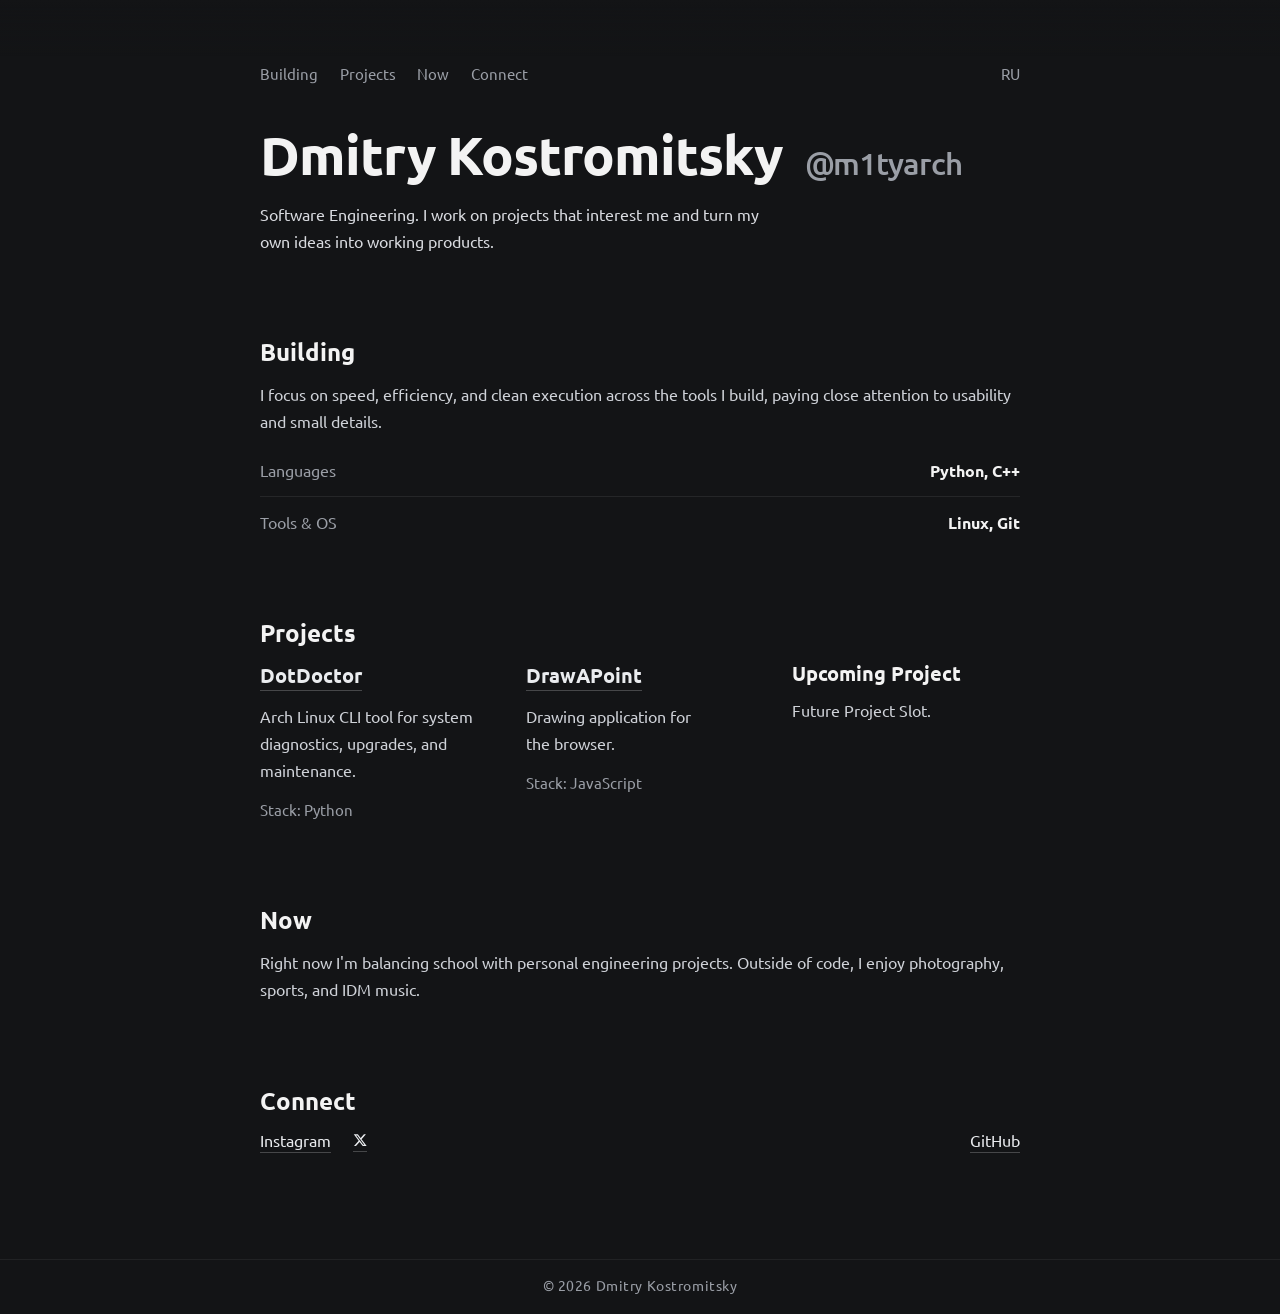
==== commit 9d87f281: "Remove Threads and Telegram links and move GitHub to trailing slot" ====
--- a/index.html
+++ b/index.html
@@ -43,9 +43,7 @@
         "sameAs": [
           "https://github.com/m1tyarch",
           "https://www.instagram.com/m1tyarch",
-          "https://www.threads.com/@m1tyarch",
-          "https://x.com/m1tyarch",
-          "https://t.me/m1tyarch"
+          "https://x.com/m1tyarch"
         ]
       }
     </script>
@@ -143,15 +141,6 @@
                 >Instagram</a
               >
               <a
-                href="https://www.threads.com/@m1tyarch"
-                target="_blank"
-                rel="noopener noreferrer"
-                >Threads</a
-              >
-              <a href="https://github.com/m1tyarch" target="_blank" rel="noopener noreferrer"
-                >GitHub</a
-              >
-              <a
                 class="social-icon-link"
                 href="https://x.com/m1tyarch"
                 target="_blank"
@@ -164,8 +153,8 @@
               ></a>
             </p>
 
-            <a href="https://t.me/m1tyarch" target="_blank" rel="noopener noreferrer"
-              >Telegram</a
+            <a href="https://github.com/m1tyarch" target="_blank" rel="noopener noreferrer"
+              >GitHub</a
             >
           </div>
         </section>
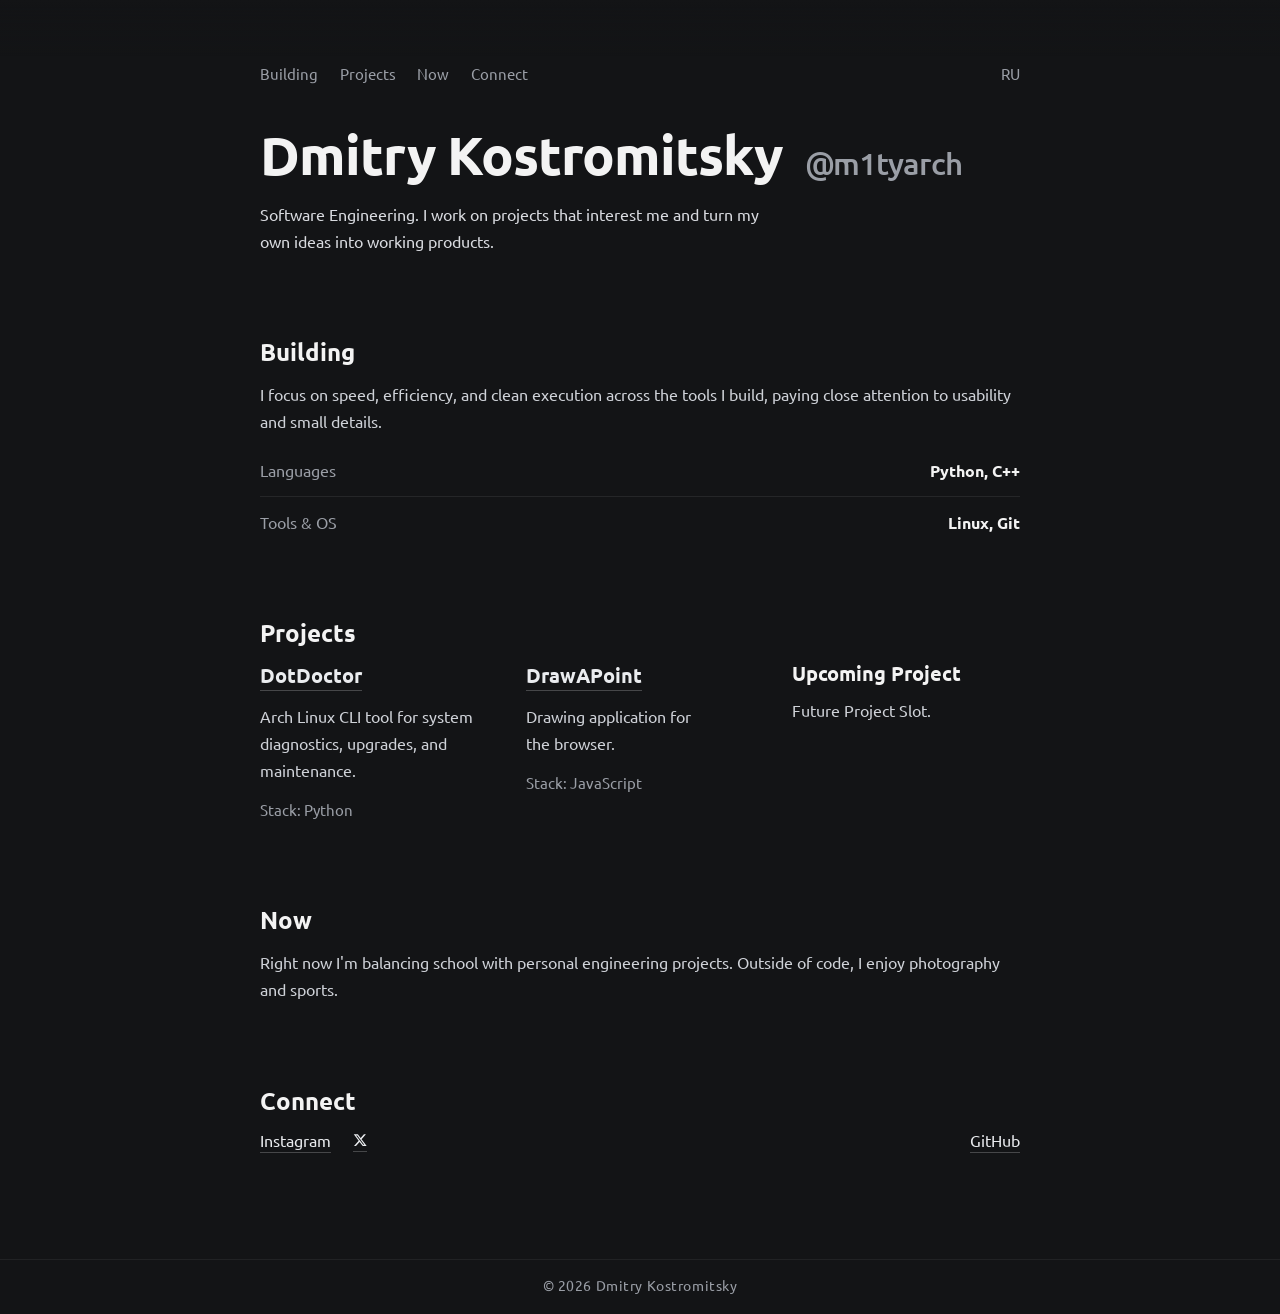
==== commit 1b090b22: "Update Now section interests copy" ====
--- a/index.html
+++ b/index.html
@@ -128,7 +128,7 @@
         <section class="section" id="now" aria-labelledby="now-title">
           <h2 id="now-title">Now</h2>
           <p>
-            Right now I'm balancing school with personal engineering projects. Outside of code, I enjoy photography, sports, and IDM music.
+            Right now I'm balancing school with personal engineering projects. Outside of code, I enjoy photography and sports.
           </p>
         </section>
 
